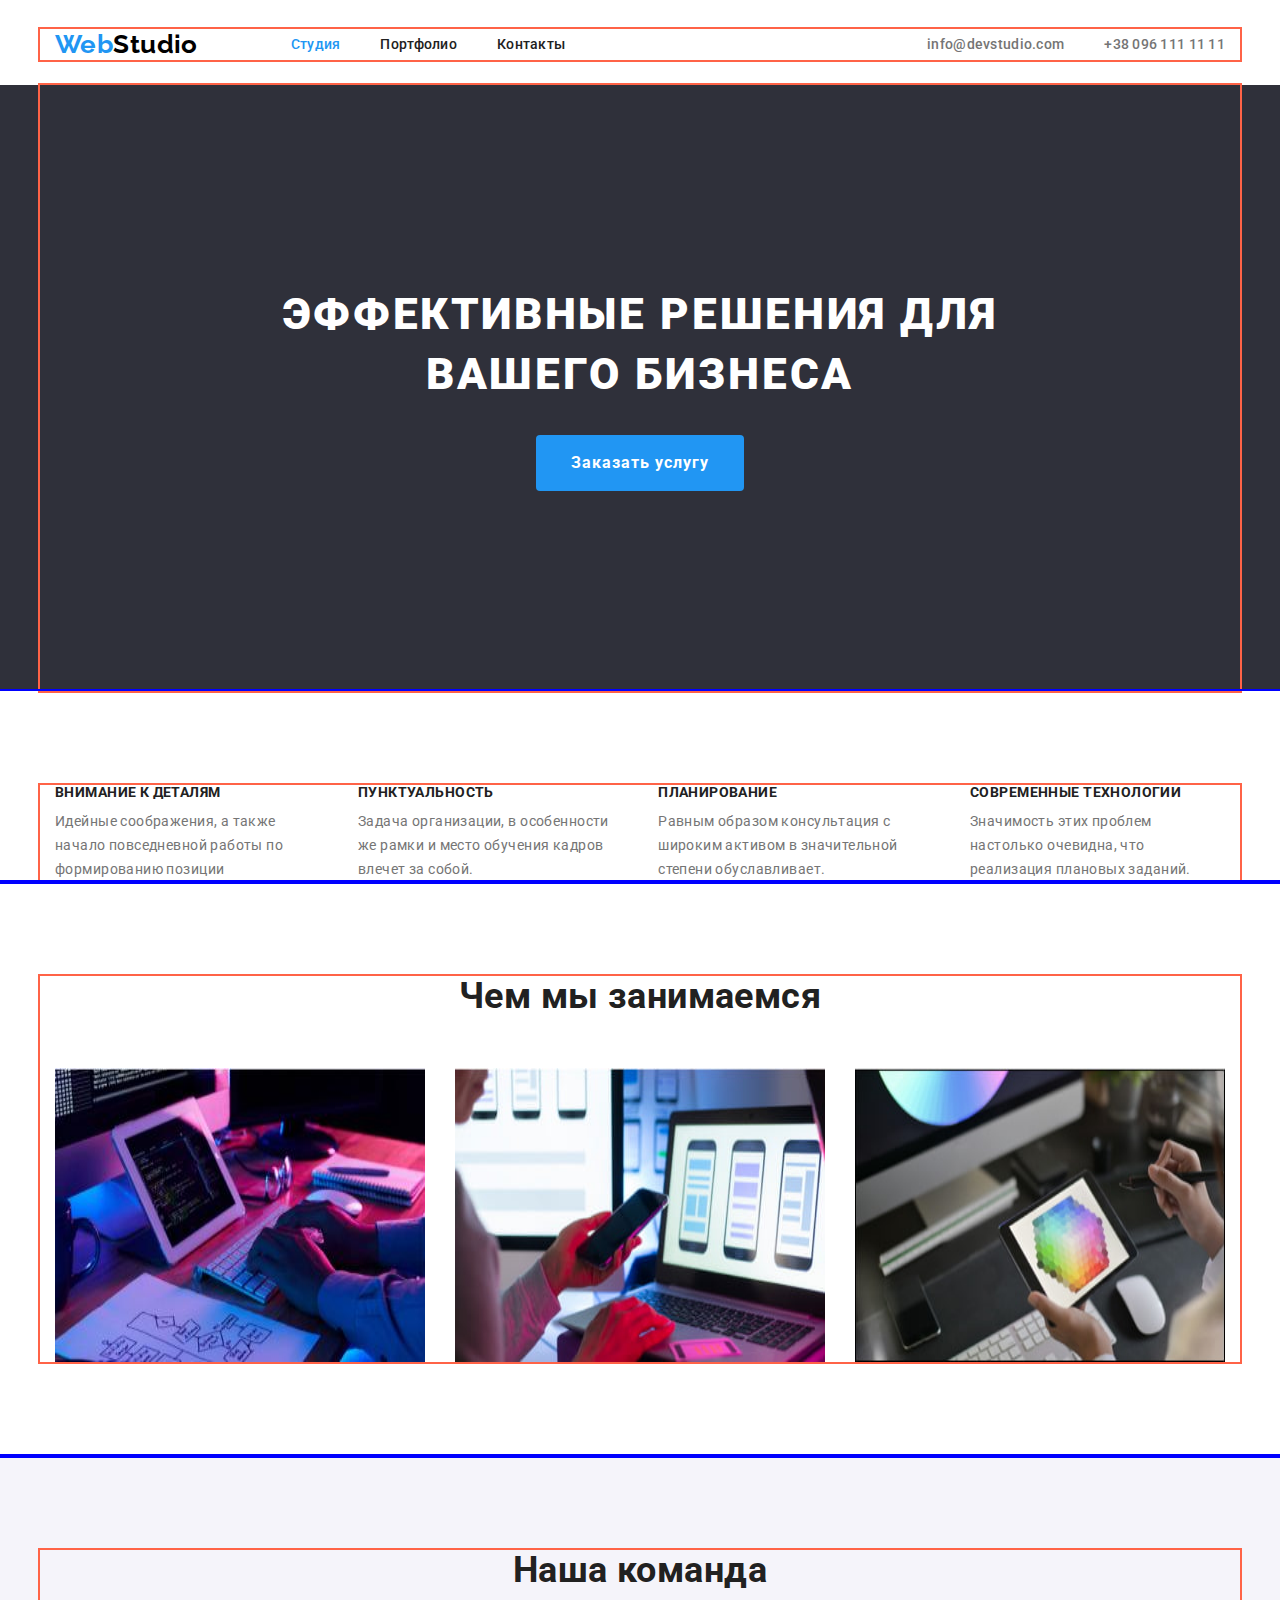
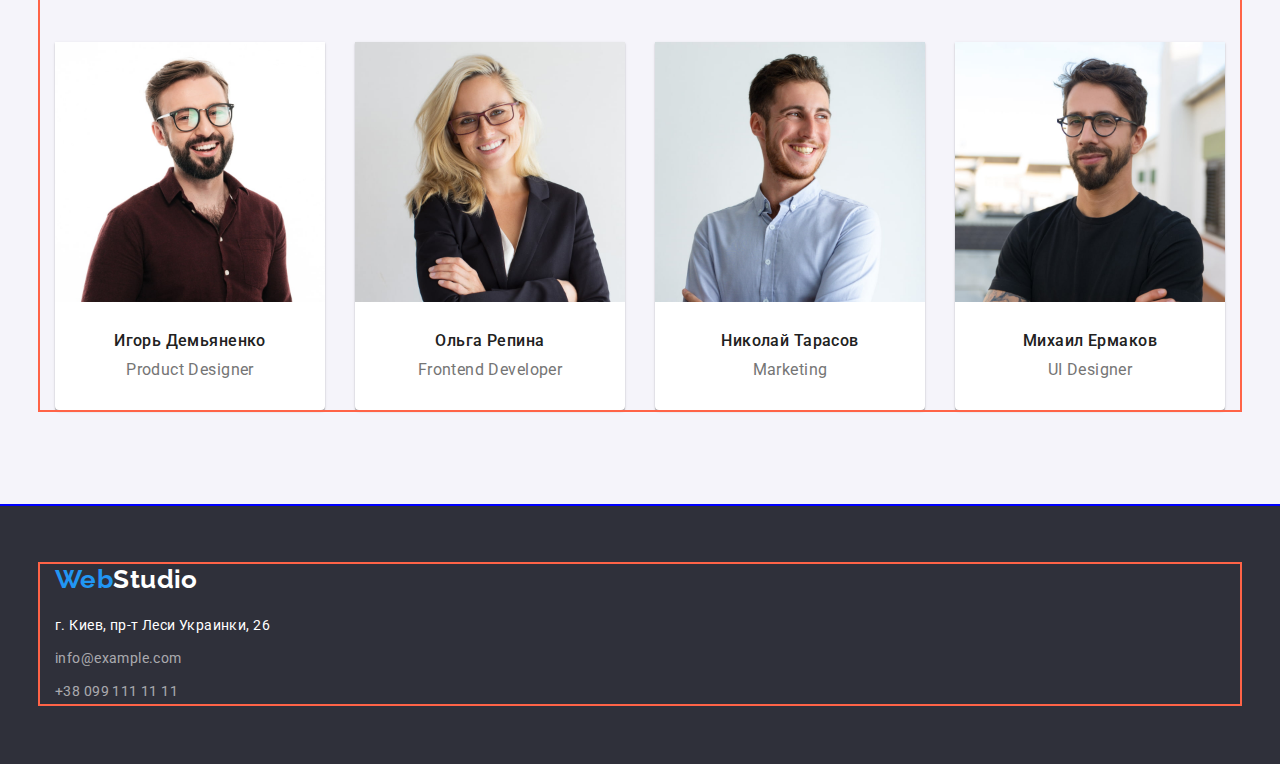
==== index.html @ 8327f3ad "add flex page1" ====
<!DOCTYPE html>
<html lang="ru">

<head>
    <meta charset="UTF-8">
    <meta http-equiv="X-UA-Compatible" content="IE=edge">
    <meta name="viewport" content="width=device-width, initial-scale=1.0">
    <title>Вебстудия</title>
    
    <link rel="preconnect" href="https://fonts.gstatic.com">
    <link href="https://fonts.googleapis.com/css2?family=Raleway:wght@700&family=Roboto:wght@400;500;700;900&display=swap" rel="stylesheet">
    <link rel="stylesheet" href="https://cdnjs.cloudflare.com/ajax/libs/modern-normalize/1.0.0/modern-normalize.min.css">
    <link rel="stylesheet" href="./css/style.css">
   
</head>

<body>

    <header class="header"> 
        <div class="container">
            <nav class="navigation">
                <a href="#" class="logo"><span class="logo-web">Web</span><span class="logo-studio">Studio</span></a>
                <ul class="list site-nav">
                    <li class="item"><a href="./index.html" class="nav-item current">Студия</a></li>
                    <li class="item"><a href="./portfolio.html" class="nav-item">Портфолио</a></li>
                    <li class="item"><a href="#" class="nav-item" current>Контакты</a></li>
                </ul> 
            </nav>
            <ul class="list auth-nav">
                <li class="item"><a href="mailto:info@devstudio.com" class="contacts-item">info@devstudio.com</a></li>
                <li class="item"><a href="tel:+380961111111" class="contacts-item">+38 096 111 11 11</a></li>
            </ul>
            
        </div>   
    </header>

    <main>   
        <!-- HERO -->
        <section class="main-section">
            <div class="container">
                <h1 class="main-title">Эффективные решения для вашего бизнеса</h1>
                <button type="button" class="btn btn-primary">Заказать услугу</button>
            </div>
            
        </section>
        <!-- /HERO -->

        <!-- FEATURES -->
        <section class="section no-padding">
            <div class="container">
                <h2 hidden>Особенности</h2>                
                <ul class="feature-list list">
                        <li class="item">
                            <h3 class="features-title">Внимание к деталям</h3>
                            <p class="features-text">Идейные соображения, а также начало повседневной работы по формированию позиции</p>
                        </li>
                        <li class="item">
                            <h3 class="features-title">Пунктуальность</h3>
                            <p class="features-text">Задача организации, в особенности же рамки и место обучения кадров влечет за собой.</p>
                        </li>
                        <li class="item">
                            <h3 class="features-title">Планирование</h3>
                            <p class="features-text">Равным образом консультация с широким активом в значительной степени обуславливает.</p>
                        </li>
                        <li class="item">
                            <h3 class="features-title">Современные технологии</h3>
                            <p class="features-text">Значимость этих проблем настолько очевидна, что реализация плановых заданий.</p>
                        </li>
                    </ul>
            </div>
        </section>
        <!-- /Features -->

        <!-- ABOUT -->
        <section class="section">
            <div class="container"> 
                <h2 class="section-title">Чем мы занимаемся</h2>
                <ul class="about-list list">                                          
                    <li><img class="about-img" src="./images/img-main/box1.jpg" alt="Работа на планшете с клавиатурой"></li>
                    <li><img class="about-img" src="./images/img-main/box2.jpg" alt="Разработка мобильных приложений"></li>
                    <li><img class="about-img" src="./images/img-main/box3.jpg" alt="Работа на графическом планшете"></li>
                </ul>
            </div>
        </section>
        <!-- /ABOUT -->

        <!-- TEAM -->
        <section class="section">
            <div class="container">
                <h2 class="section-title">Наша команда</h2>
                <ul class="team-list list">                                
                    <li class="item">
                        <img class="team-card-img" src="./images/img-main/1demianenko.jpg" alt="Product Designer">
                        <h3 class="team-card-title">Игорь Демьяненко</h3>
                        <p class="team-card-text">Product Designer</p>
                    </li>
                    <li class="item">
                        <img class="team-card-img" src="./images/img-main/2repina.jpg" alt="Frontend Developer">
                        <h3 class="team-card-title">Ольга Репина</h3>
                        <p class="team-card-text">Frontend Developer</p>
                    </li>
                    <li class="item">
                        <img class="team-card-img" src="./images/img-main/3tarasov.jpg" alt="Marketing">
                        <h3 class="team-card-title">Николай Тарасов</h3>
                        <p class="team-card-text">Marketing</p>
                    </li>
                    <li class="item">
                        <img class="team-card-img" src="./images/img-main/4ermakov.jpg" alt="UI Designer">
                        <h3 class="team-card-title">Михаил Ермаков</h3>
                        <p class="team-card-text">UI Designer</p>
                    </li>                    
                </ul>
            </div>
        </section>
        <!-- /TEAM -->
    </main>

    <footer class="footer">
        <div class="container">
            <a href="#" class="logo"><span class="logo-web">Web</span><span class="logo-studio-down">Studio</span></a>
            <address class="address">
                г. Киев, пр-т Леси Украинки, 26
                <ul class="list">
                    <li><a href="mailto:info@example.com" class="address-item">info@example.com</a></li>
                    <li><a href="tel:+380991111111" class="address-item">+38 099 111 11 11</a></li>
                </ul>
            </address>
        </div>
    </footer>

</body>

</html>
---- css/style.css ----
:root {
    --primary-text-color: #212121;
    --text-color-light: #757575;
    --accent-color: #2196f3;
    --text-color-white: #ffffff;
    --text-color-black: #000000;
    --text-color-footer-auth: rgba(255, 255, 255, 0.6);
    --bgc-color-secondary: #f5f4fa;
    --bgc-color: #2f303a;
}

html {
    box-sizing: border-box;
}

*,
*::before,
*::after {
    box-sizing: inherit;
}

body {
    background-color: var(--text-color-white);
    color: var(--primary-text-color);
    font-family: 'Roboto', sans-serif;
    font-style: normal;
    font-weight: 400;
    font-size: 14px;
    letter-spacing: 0.03em;
}

h1,
h2,
h3,
p {
    margin: 0;
    padding: 0;
}

.list {
    padding-inline: 0;

    margin: 0;
    padding: 0;
    list-style: none;
}

.container {
    margin-left: auto;
    margin-right: auto;
    width: 1200px;
    padding-left: 15px;
    padding-right: 15px;
    outline: 2px solid tomato;
}

.section {
    padding-top: 94px;
    padding-bottom: 94px;
    outline: 2px solid blue;
}

.section:nth-child(2n + 4) {
    background-color: var(--bgc-color-secondary);
}

/* logo */
.header .logo {
    margin-right: 93px;
}
.logo {
    font-family: 'Raleway', sans-serif;
    font-weight: 700;
    font-size: 26px;
    line-height: 1.19;
    text-decoration: none;
}

.logo-web {
    color: var(--accent-color);
}

.logo-studio {
    color: var(--text-color-black);
}

.logo-studio-down {
    color: var(--text-color-white);
}

/* /logo */

/* NAVIGATION */

.header {
    padding-top: 29px;
    padding-bottom: 25px;
}

.header .container {
    display: flex;
    align-items: center;
}

.navigation {
    display: flex;
    align-items: center;
}

.header .list {
    display: flex;
    align-items: center;
}

.auth-nav {
    display: flex;
    margin-left: auto;
}

/* .site-nav .item:not(:last-child),
.auth-nav .item:not(:last-child) {
    margin-right: 50px;
} */

.site-nav .item + .item,
.auth-nav .item + .item {
    margin-left: 40px;
}

.nav-item {
    text-decoration: none;
    color: var(--primary-text-color);

    font-weight: 500;
    line-height: 1.14;
    letter-spacing: 0.02em;
}

.nav-item.current {
    color: var(--accent-color);
}

.nav-item:hover,
.nav-item:focus {
    color: var(--accent-color);
}

.contacts-item {
    color: var(--text-color-light);

    font-weight: 500;
    font-size: 14px;
    line-height: 1.14;
    letter-spacing: 0.02em;
    text-decoration: none;
}

.contacts-item:hover,
.contacts-item:focus {
    color: var(--accent-color);
}

/* /NAVIGATION */

/* HERO */
.main-section {
    background-color: var(--bgc-color);
}
.main-section .container {
    padding: 200px 237px;
    text-align: center;
}

.main-title {
    margin-top: 0;
    margin-bottom: 30px;

    color: var(--text-color-white);

    text-transform: uppercase;
    font-weight: 900;
    font-size: 44px;
    line-height: 1.36;
    letter-spacing: 0.06em;
}

.btn {
    cursor: pointer;
    border-radius: 4px;
    border: 3px solid transparent;
}

.btn-primary {
    padding: 10px 32px;

    color: var(--text-color-white);
    background-color: var(--accent-color);

    font-weight: 700;
    font-size: 16px;
    line-height: 1.87;
    letter-spacing: 0.06em;
}

.btn-secondary {
    padding: 6px 22px;

    color: var(--primary-text-color);
    background-color: var(--bgc-color-secondary);

    font-weight: 500;
    font-size: 16px;
    line-height: 1.62;
}

.btn-secondary:hover,
.btn-secondary:focus {
    color: var(--text-color-white);
    background-color: var(--accent-color);
}

/* /HERO */

/* FEATURES */
.feature-list {
    display: flex;
}

.feature-list .item + .item {
    margin-left: 30px;
    display: block;
}

.section.no-padding {
    padding-bottom: 0;
}

.features-title {
    margin-bottom: 10px;

    font-size: inherit;
    font-weight: 700;
    line-height: 1.14;
    text-transform: uppercase;
}

.features-text {
    color: var(--text-color-light);
    line-height: 1.71;
}
/* /FEATURES */

/* ABOUT */
.about-list {
    display: flex;
    justify-content: space-between;
}

.section-title {
    margin-bottom: 50px;

    font-weight: 700;
    font-size: 36px;
    line-height: 1.16;
    text-align: center;
}

.about-img {
    display: block;
    width: 370px;
    height: 294px;
}
/* /ABOUT */

/* TEAM */
.team-list .item {
    display: block;
    background-color: var(--text-color-white);
    text-align: center;
    box-shadow: 0px 1px 3px rgba(0, 0, 0, 0.12), 0px 1px 1px rgba(0, 0, 0, 0.14),
        0px 2px 1px rgba(0, 0, 0, 0.2);
    border-radius: 0px 0px 4px 4px;
}

.team-list {
    display: flex;
    justify-content: space-between;
}

.team-card-title {
    margin-top: 30px;
    margin-bottom: 10px;

    color: var(--primary-text-color);

    font-weight: 500;
    font-size: 16px;
    line-height: 1.18;
}

.team-card-text {
    margin-bottom: 30px;

    color: var(--text-color-light);

    font-size: 16px;
    line-height: 1.18;
}

.team-card-img {
    display: block;
    width: 270px;
    height: 260px;
}
/* /TEAM */

/* FOOTER */
.footer {
    padding: 60px 0;
    background-color: var(--bgc-color);
}

.address {
    margin-top: 20px;

    font-style: normal;
    line-height: 1.71;
    color: var(--text-color-white);
}

.address-item {
    display: block;
    margin-top: 9px;
    text-decoration: none;
    color: var(--text-color-footer-auth);
}

.address-item:hover,
.address-item:focus {
    color: var(--accent-color);
}
/* FOOTER */

/* PAGE PORTFOLIO */

/* FILTERS */
.container .filters {
    display: flex;
    justify-content: center;
    margin-bottom: 50px;
}

.filters .item + .item {
    margin-left: 8px;
}

.btn-secondary {
    color: var(--primary-text-color);
    background-color: var(--bgc-color-secondary);

    font-weight: 500;
    font-size: 16px;
    line-height: 1.62;

    padding: 6px 22px;
    border-radius: 4px;
    border: none;
}

.btn-secondary:hover,
.btn-secondary:focus {
    color: var(--text-color-white);
    background-color: var(--accent-color);
}

/* /FILTERS */

/* PROJECTS */
.projects {
    display: flex;
    flex-wrap: wrap;
}

/* .projects .item + .item {
    margin-left: 30px;
} */

.prodject-title {
    color: var(--primary-text-color);
    font-weight: 700;

    font-size: 18px;
    line-height: 2;
    letter-spacing: 0.06em;
}

.prodject-text {
    color: var(--primary-text-color);

    font-size: 16px;
    line-height: 1.87;
    letter-spacing: 0.03em;
    color: var(--text-color-light);
}

.prodject-img {
    display: block;
    width: 370px;
}

/* PROJECTS */
/* /PORTFOLIO */
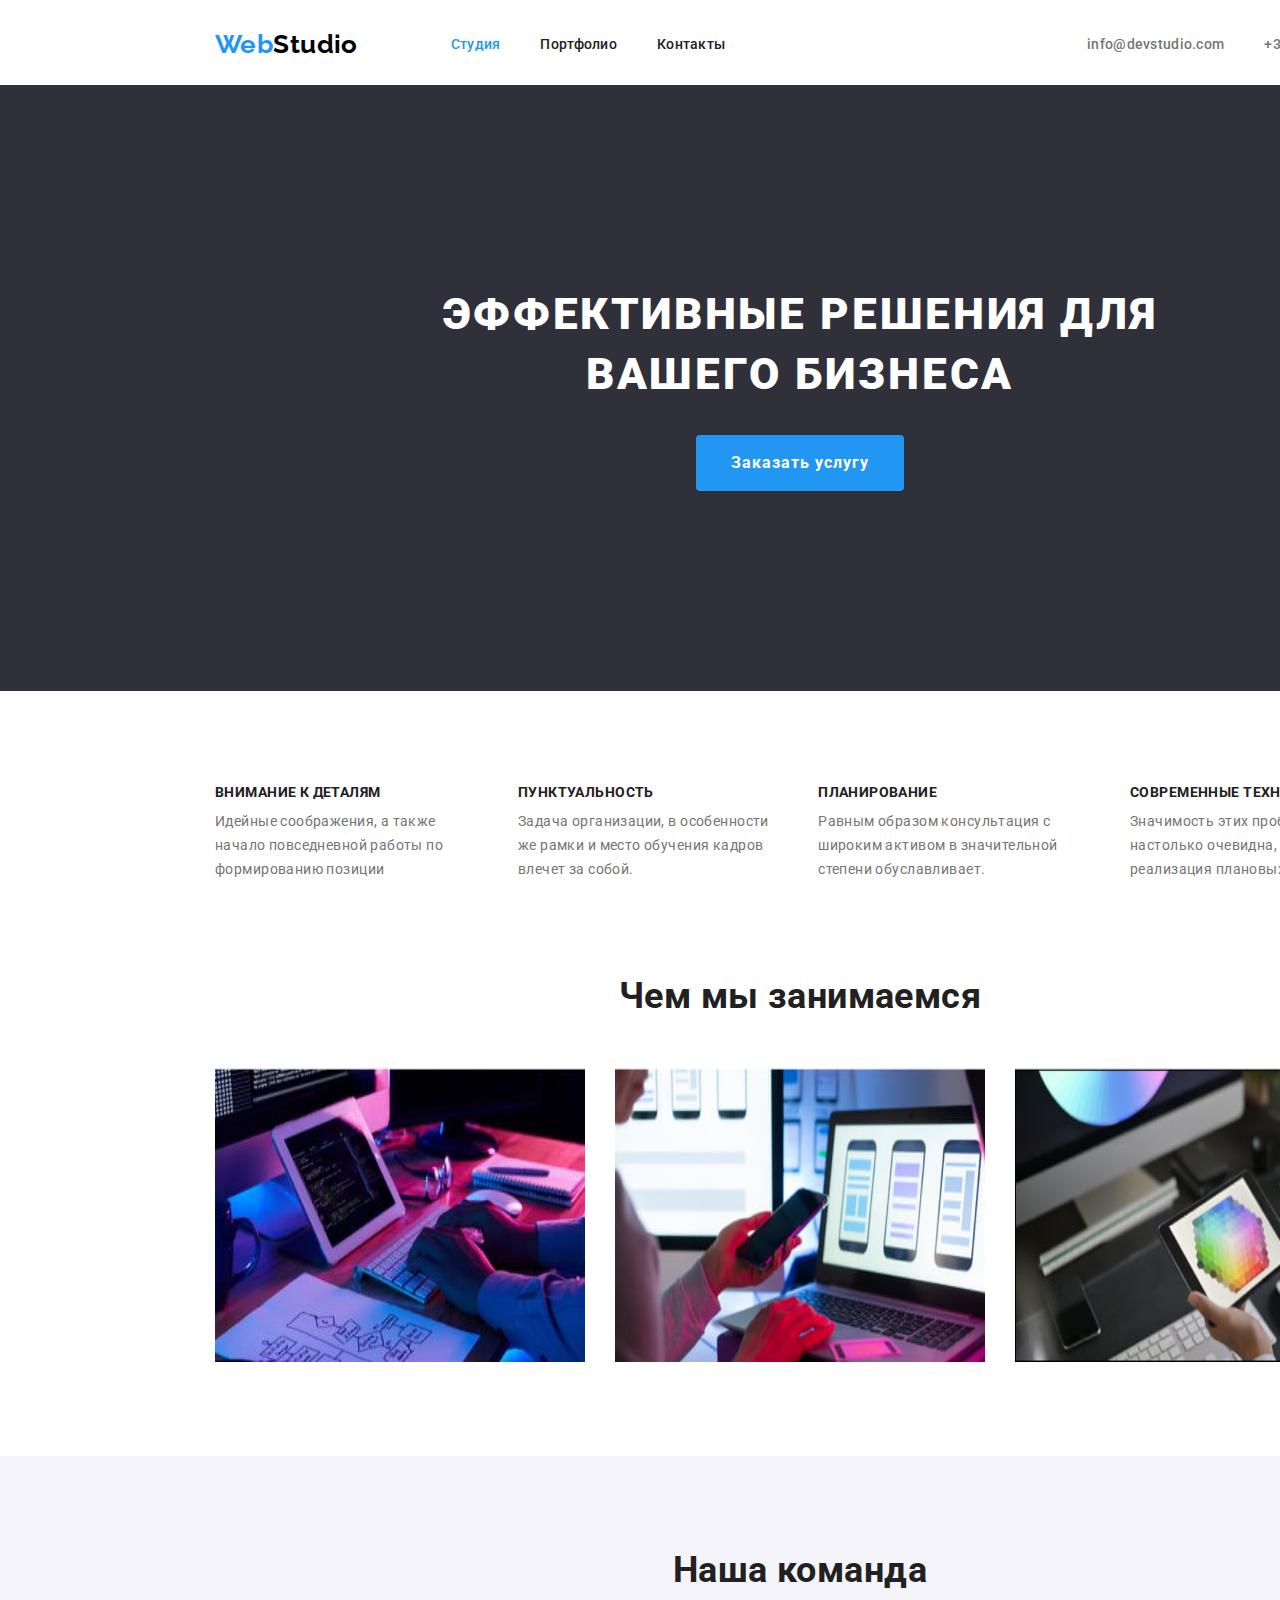
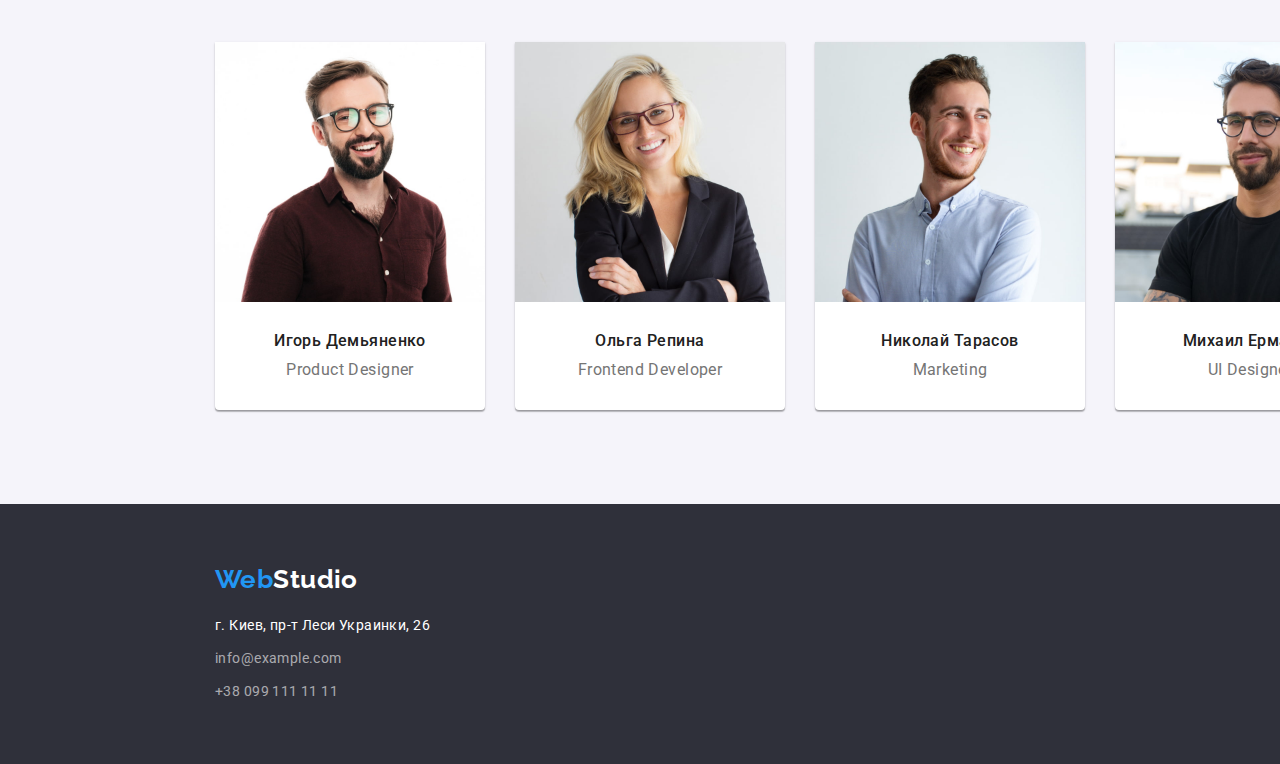
==== commit 8da024b4: "add flex page2" ====
--- a/index.html
+++ b/index.html
@@ -23,7 +23,7 @@
                 <ul class="list site-nav">
                     <li class="item"><a href="./index.html" class="nav-item current">Студия</a></li>
                     <li class="item"><a href="./portfolio.html" class="nav-item">Портфолио</a></li>
-                    <li class="item"><a href="#" class="nav-item" current>Контакты</a></li>
+                    <li class="item"><a href="#" class="nav-item">Контакты</a></li>
                 </ul> 
             </nav>
             <ul class="list auth-nav">
--- a/css/style.css
+++ b/css/style.css
@@ -7,6 +7,7 @@
     --text-color-footer-auth: rgba(255, 255, 255, 0.6);
     --bgc-color-secondary: #f5f4fa;
     --bgc-color: #2f303a;
+    --border-color: #eeeeee;
 }
 
 html {
@@ -27,6 +28,7 @@
     font-weight: 400;
     font-size: 14px;
     letter-spacing: 0.03em;
+    width: 1600px;
 }
 
 h1,
@@ -39,7 +41,6 @@
 
 .list {
     padding-inline: 0;
-
     margin: 0;
     padding: 0;
     list-style: none;
@@ -51,13 +52,11 @@
     width: 1200px;
     padding-left: 15px;
     padding-right: 15px;
-    outline: 2px solid tomato;
 }
 
 .section {
     padding-top: 94px;
     padding-bottom: 94px;
-    outline: 2px solid blue;
 }
 
 .section:nth-child(2n + 4) {
@@ -68,6 +67,7 @@
 .header .logo {
     margin-right: 93px;
 }
+
 .logo {
     font-family: 'Raleway', sans-serif;
     font-weight: 700;
@@ -87,14 +87,15 @@
 .logo-studio-down {
     color: var(--text-color-white);
 }
-
 /* /logo */
 
 /* NAVIGATION */
-
 .header {
     padding-top: 29px;
     padding-bottom: 25px;
+}
+.line {
+    border: 1px solid #ececec;
 }
 
 .header .container {
@@ -130,7 +131,6 @@
 .nav-item {
     text-decoration: none;
     color: var(--primary-text-color);
-
     font-weight: 500;
     line-height: 1.14;
     letter-spacing: 0.02em;
@@ -159,13 +159,13 @@
 .contacts-item:focus {
     color: var(--accent-color);
 }
-
 /* /NAVIGATION */
 
 /* HERO */
 .main-section {
     background-color: var(--bgc-color);
 }
+
 .main-section .container {
     padding: 200px 237px;
     text-align: center;
@@ -190,6 +190,10 @@
     border: 3px solid transparent;
 }
 
+.btn:active {
+    border-bottom-color: none;
+}
+
 .btn-primary {
     padding: 10px 32px;
 
@@ -218,7 +222,6 @@
     color: var(--text-color-white);
     background-color: var(--accent-color);
 }
-
 /* /HERO */
 
 /* FEATURES */
@@ -372,7 +375,6 @@
     color: var(--text-color-white);
     background-color: var(--accent-color);
 }
-
 /* /FILTERS */
 
 /* PROJECTS */
@@ -381,11 +383,9 @@
     flex-wrap: wrap;
 }
 
-/* .projects .item + .item {
-    margin-left: 30px;
-} */
-
 .prodject-title {
+    margin-bottom: 4px;
+
     color: var(--primary-text-color);
     font-weight: 700;
 
@@ -395,8 +395,6 @@
 }
 
 .prodject-text {
-    color: var(--primary-text-color);
-
     font-size: 16px;
     line-height: 1.87;
     letter-spacing: 0.03em;
@@ -406,7 +404,29 @@
 .prodject-img {
     display: block;
     width: 370px;
-}
-
-/* PROJECTS */
-/* /PORTFOLIO */
+    border: 1px solid var(--border-color);
+}
+
+.projects .item + .item {
+    margin-left: 30px;
+}
+
+.projects .item:nth-child(3n + 4) {
+    margin-left: 0;
+}
+
+.projects .item:nth-last-child(-n + 3) {
+    margin-bottom: 0;
+}
+
+.prodject-dscr {
+    border: 1px solid var(--border-color);
+    padding: 20px 24px;
+}
+
+.projects .item {
+    margin-bottom: 30px;
+}
+
+/* /PROJECTS */
+/* /PORTFOLIO */ ;
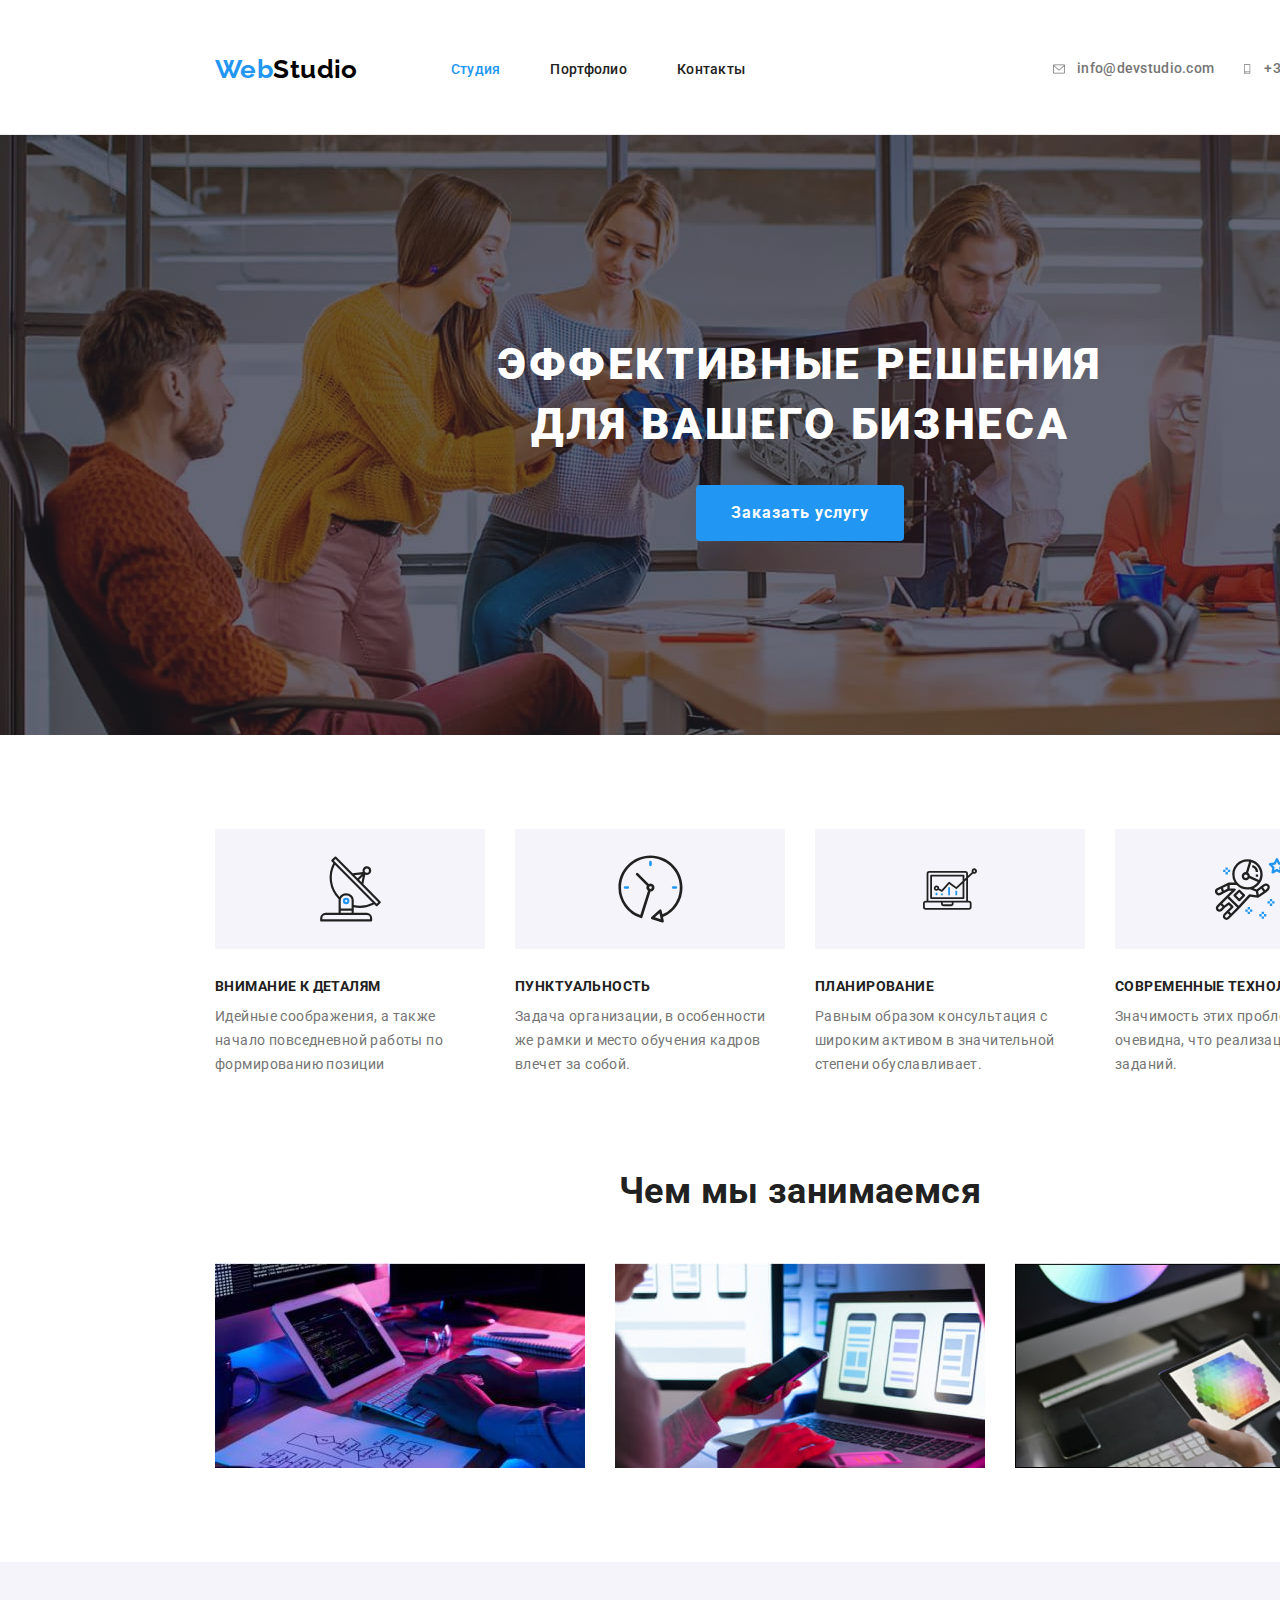
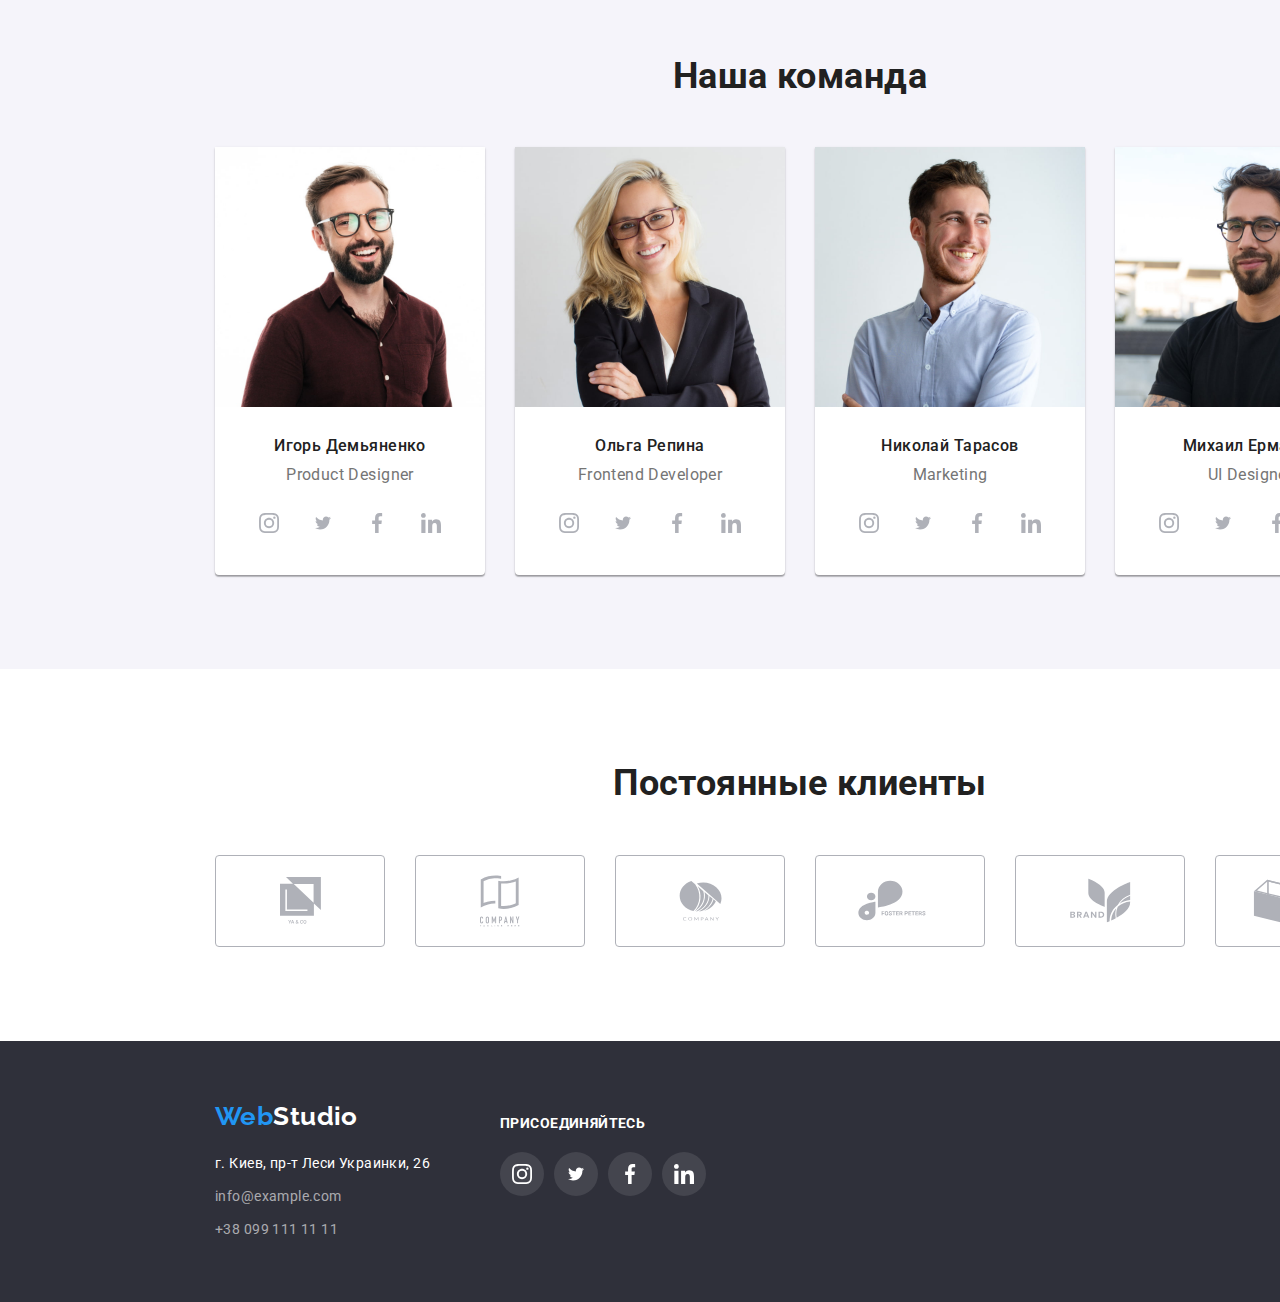
==== commit 9ec5f0bd: "hw4 if not 3" ====
--- a/index.html
+++ b/index.html
@@ -11,7 +11,7 @@
     <link href="https://fonts.googleapis.com/css2?family=Raleway:wght@700&family=Roboto:wght@400;500;700;900&display=swap" rel="stylesheet">
     <link rel="stylesheet" href="https://cdnjs.cloudflare.com/ajax/libs/modern-normalize/1.0.0/modern-normalize.min.css">
     <link rel="stylesheet" href="./css/style.css">
-   
+       
 </head>
 
 <body>
@@ -27,8 +27,22 @@
                 </ul> 
             </nav>
             <ul class="list auth-nav">
-                <li class="item"><a href="mailto:info@devstudio.com" class="contacts-item">info@devstudio.com</a></li>
-                <li class="item"><a href="tel:+380961111111" class="contacts-item">+38 096 111 11 11</a></li>
+                <li class="item">
+                    <a class="contacts-item" href="mailto:info@devstudio.com">
+                        <svg class="contact-icon"  width="16" height="12">
+                            <use href="./images/sprite.svg#icon-envelope"></use>
+                        </svg>
+                    info@devstudio.com
+                    </a>
+                </li>
+                <li class="item">
+                    <a class="contacts-item" href="tel:+380961111111">
+                        <svg class="contact-icon" width="10" height="16">
+                            <use href="./images/sprite.svg#icon-smartphone"></use>
+                        </svg>
+                    +38 096 111 11 11
+                    </a>
+                </li>
             </ul>
             
         </div>   
@@ -38,7 +52,9 @@
         <!-- HERO -->
         <section class="main-section">
             <div class="container">
-                <h1 class="main-title">Эффективные решения для вашего бизнеса</h1>
+                <div class="box-main-title">
+                    <h1 class="main-title">Эффективные решения для вашего бизнеса</h1>
+                </div>
                 <button type="button" class="btn btn-primary">Заказать услугу</button>
             </div>
             
@@ -51,19 +67,39 @@
                 <h2 hidden>Особенности</h2>                
                 <ul class="feature-list list">
                         <li class="item">
+                            <div class="feature-box">
+                                <svg width="65" height="70">
+                                    <use href="./images/sprite.svg#icon-antenna"></use>
+                                </svg>
+                            </div>
                             <h3 class="features-title">Внимание к деталям</h3>
                             <p class="features-text">Идейные соображения, а также начало повседневной работы по формированию позиции</p>
                         </li>
                         <li class="item">
-                            <h3 class="features-title">Пунктуальность</h3>
+                            <div class="feature-box">
+                                <svg width="67" height="70">
+                                    <use href="./images/sprite.svg#icon-clock"></use>
+                                </svg>
+                            </div>
+                            <h3 class="features-title clock">Пунктуальность</h3>
                             <p class="features-text">Задача организации, в особенности же рамки и место обучения кадров влечет за собой.</p>
                         </li>
                         <li class="item">
-                            <h3 class="features-title">Планирование</h3>
+                            <div class="feature-box">
+                                <svg width="70" height="54">
+                                    <use href="./images/sprite.svg#icon-diagram"></use>
+                                </svg>
+                            </div>
+                            <h3 class="features-title diagram">Планирование</h3>
                             <p class="features-text">Равным образом консультация с широким активом в значительной степени обуславливает.</p>
                         </li>
                         <li class="item">
-                            <h3 class="features-title">Современные технологии</h3>
+                            <div class="feature-box">
+                                <svg width="70" height="70">
+                                    <use href="./images/sprite.svg#icon-astronaut"></use>
+                                </svg>
+                            </div>
+                            <h3 class="features-title astronaut">Современные технологии</h3>
                             <p class="features-text">Значимость этих проблем настолько очевидна, что реализация плановых заданий.</p>
                         </li>
                     </ul>
@@ -76,9 +112,9 @@
             <div class="container"> 
                 <h2 class="section-title">Чем мы занимаемся</h2>
                 <ul class="about-list list">                                          
-                    <li><img class="about-img" src="./images/img-main/box1.jpg" alt="Работа на планшете с клавиатурой"></li>
-                    <li><img class="about-img" src="./images/img-main/box2.jpg" alt="Разработка мобильных приложений"></li>
-                    <li><img class="about-img" src="./images/img-main/box3.jpg" alt="Работа на графическом планшете"></li>
+                    <li><img class="about-img" src="./images/img-main/box1.jpg" alt="Работа на планшете с клавиатурой" width="370"></li>
+                    <li><img class="about-img" src="./images/img-main/box2.jpg" alt="Разработка мобильных приложений" width="370"></li>
+                    <li><img class="about-img" src="./images/img-main/box3.jpg" alt="Работа на графическом планшете" width="370"></li>
                 </ul>
             </div>
         </section>
@@ -90,42 +126,258 @@
                 <h2 class="section-title">Наша команда</h2>
                 <ul class="team-list list">                                
                     <li class="item">
-                        <img class="team-card-img" src="./images/img-main/1demianenko.jpg" alt="Product Designer">
-                        <h3 class="team-card-title">Игорь Демьяненко</h3>
-                        <p class="team-card-text">Product Designer</p>
+                        <img class="team-card-img" src="./images/img-main/1demianenko.jpg" alt="Product Designer" width="270">
+                        <div class="team-dscr">
+                            <h3 class="team-card-title">Игорь Демьяненко</h3>
+                            <p class="team-card-text">Product Designer</p>
+                            <ul class="social-list list">
+                                <li class="social-item">
+                                    <a class="social-link" href="" aria-label="Иконка Инстаграм">
+                                        <svg class="social-icon" width="20" height="20">
+                                            <use href="./images/sprite.svg#icon-instagram"></use>
+                                        </svg>
+                                    </a>
+                                </li>
+                                <li class="social-item">
+                                    <a class="social-link" href="" aria-label="Иконка Твиттер">
+                                        <svg class="social-icon" width="20" height="16">
+                                            <use href="./images/sprite.svg#icon-twitter"></use>
+                                        </svg>
+                                    </a></li>
+                                <li class="social-item">
+                                    <a class="social-link" href="" aria-label="Иконка Фэйсбук">
+                                        <svg class="social-icon" width="20" height="20">
+                                            <use href="./images/sprite.svg#icon-facebook"></use>
+                                        </svg>
+                                    </a>
+                                </li>
+                                <li class="social-item">
+                                    <a class="social-link" href="" aria-label="Иконка Линкедин">
+                                        <svg class="social-icon" width="20" height="20">
+                                            <use href="./images/sprite.svg#icon-linkedin"></use>
+                                        </svg>
+                                    </a>
+                                </li>
+                            </ul>
+                        </div>                   
                     </li>
                     <li class="item">
-                        <img class="team-card-img" src="./images/img-main/2repina.jpg" alt="Frontend Developer">
-                        <h3 class="team-card-title">Ольга Репина</h3>
-                        <p class="team-card-text">Frontend Developer</p>
+                        <img class="team-card-img" src="./images/img-main/2repina.jpg" alt="Frontend Developer" width="270">
+                        <div class="team-dscr">
+                            <h3 class="team-card-title">Ольга Репина</h3>
+                            <p class="team-card-text">Frontend Developer</p>
+                            <ul class="social-list list">
+                                <li class="social-item">
+                                    <a class="social-link" href="" aria-label="Иконка Инстаграм">
+                                        <svg class="social-icon" width="20" height="20">
+                                            <use href="./images/sprite.svg#icon-instagram"></use>
+                                        </svg>
+                                    </a>
+                                </li>
+                                <li class="social-item">
+                                    <a class="social-link" href="" aria-label="Иконка Твиттер">
+                                        <svg class="social-icon" width="20" height="16">
+                                            <use href="./images/sprite.svg#icon-twitter"></use>
+                                        </svg>
+                                    </a>
+                                </li>
+                                <li class="social-item">
+                                    <a class="social-link" href="" aria-label="Иконка Фэйсбук">
+                                        <svg class="social-icon" width="20" height="20">
+                                            <use href="./images/sprite.svg#icon-facebook"></use>
+                                        </svg>
+                                    </a>
+                                </li>
+                                <li class="social-item">
+                                    <a class="social-link" href="" aria-label="Иконка Линкедин">
+                                        <svg class="social-icon" width="20" height="20">
+                                            <use href="./images/sprite.svg#icon-linkedin"></use>
+                                        </svg>
+                                    </a>
+                                </li>
+                            </ul>
+                        </div>                   
                     </li>
                     <li class="item">
-                        <img class="team-card-img" src="./images/img-main/3tarasov.jpg" alt="Marketing">
-                        <h3 class="team-card-title">Николай Тарасов</h3>
-                        <p class="team-card-text">Marketing</p>
+                        <img class="team-card-img" src="./images/img-main/3tarasov.jpg" alt="Marketing" width="270">
+                        <div class="team-dscr">
+                            <h3 class="team-card-title">Николай Тарасов</h3>
+                            <p class="team-card-text">Marketing</p>
+                            <ul class="social-list list">
+                                <li class="social-item">
+                                    <a class="social-link" href="" aria-label="Иконка Инстаграм">
+                                        <svg class="social-icon" width="20" height="20">
+                                            <use href="./images/sprite.svg#icon-instagram"></use>
+                                        </svg>
+                                    </a>
+                                </li>
+                                <li class="social-item">
+                                    <a class="social-link" href="" aria-label="Иконка Твиттер">
+                                        <svg class="social-icon" width="20" height="16">
+                                            <use href="./images/sprite.svg#icon-twitter"></use>
+                                        </svg>
+                                    </a>
+                                </li>
+                                <li class="social-item">
+                                    <a class="social-link" href="" aria-label="Иконка Фэйсбук">
+                                        <svg class="social-icon" width="20" height="20">
+                                            <use href="./images/sprite.svg#icon-facebook"></use>
+                                        </svg>
+                                    </a>
+                                </li>
+                                <li class="social-item">
+                                    <a class="social-link" href="" aria-label="Иконка Линкедин">
+                                        <svg class="social-icon" width="20" height="20">
+                                            <use href="./images/sprite.svg#icon-linkedin"></use>
+                                        </svg>
+                                    </a>
+                                </li>
+                            </ul>
+                        </div>                   
                     </li>
                     <li class="item">
-                        <img class="team-card-img" src="./images/img-main/4ermakov.jpg" alt="UI Designer">
-                        <h3 class="team-card-title">Михаил Ермаков</h3>
-                        <p class="team-card-text">UI Designer</p>
-                    </li>                    
+                        <img class="team-card-img" src="./images/img-main/4ermakov.jpg" alt="UI Designer" width="270">
+                        <div class="team-dscr">
+                            <h3 class="team-card-title">Михаил Ермаков</h3>
+                            <p class="team-card-text">UI Designer</p>
+                            <ul class="social-list list">
+                                <li class="social-item">
+                                    <a class="social-link" href="" aria-label="Иконка Инстаграм">
+                                        <svg class="social-icon" width="20" height="20">
+                                            <use href="./images/sprite.svg#icon-instagram"></use>
+                                        </svg>
+                                    </a>
+                                </li>
+                                <li class="social-item">
+                                    <a class="social-link" href="" aria-label="Иконка Твиттер">
+                                        <svg class="social-icon" width="20" height="16">
+                                            <use href="./images/sprite.svg#icon-twitter"></use>
+                                        </svg>
+                                    </a>
+                                </li>
+                                <li class="social-item">
+                                    <a class="social-link" href="" aria-label="Иконка Фэйсбук">
+                                        <svg class="social-icon" width="20" height="20">
+                                            <use href="./images/sprite.svg#icon-facebook"></use>
+                                        </svg>
+                                    </a>
+                                </li>
+                                <li class="social-item">
+                                    <a class="social-link" href="" aria-label="Иконка Линкедин">
+                                        <svg class="social-icon" width="20" height="20">
+                                            <use href="./images/sprite.svg#icon-linkedin"></use>
+                                        </svg>
+                                    </a>
+                                </li>
+                            </ul>
+                        </div>
+                    </li>               
+
                 </ul>
             </div>
         </section>
         <!-- /TEAM -->
+
+        <!-- CLIENTS -->
+        <section class="section">
+            <h2 class="section-title">Постоянные клиенты</h2>
+            <ul class="clients-list list">
+                <li>
+                    <div class="client-box 1">
+                        <svg class="client-icon" width="41" height="47">
+                            <use href="./images/sprite.svg#icon-client1"></use>
+                        </svg>
+                    </div>
+                </li>
+                <li>
+                    <div class="client-box 2">
+                        <svg class="client-icon" width="40" height="52">
+                            <use href="./images/sprite.svg#icon-client2"></use>
+                        </svg>
+                    </div>
+                </li>
+                <li>
+                    <div class="client-box 3">
+                        <svg class="client-icon" width="43" height="41">
+                            <use href="./images/sprite.svg#icon-client3"></use>
+                        </svg>
+                    </div>
+                </li>
+                <li>
+                    <div class="client-box 4">
+                        <svg class="client-icon" width="84" height="41">
+                            <use href="./images/sprite.svg#icon-client4"></use>
+                        </svg>
+                    </div>
+                </li>
+                <li>
+                    <div class="client-box 5">
+                        <svg class="client-icon" width="63" height="45">
+                            <use href="./images/sprite.svg#icon-client5"></use>
+                        </svg>
+                    </div>
+                </li>
+                <li>
+                    <div class="client-box 6">
+                        <svg class="client-icon" width="94" height="44">
+                            <use href="./images/sprite.svg#icon-client6"></use>
+                        </svg> 
+                    </div>
+                </li>
+            </ul>
+        </section>
+        <!-- /CLIENTS -->
     </main>
 
     <footer class="footer">
-        <div class="container">
-            <a href="#" class="logo"><span class="logo-web">Web</span><span class="logo-studio-down">Studio</span></a>
-            <address class="address">
-                г. Киев, пр-т Леси Украинки, 26
-                <ul class="list">
-                    <li><a href="mailto:info@example.com" class="address-item">info@example.com</a></li>
-                    <li><a href="tel:+380991111111" class="address-item">+38 099 111 11 11</a></li>
+        <div class="container footer-box">
+            <div class="auth-footer">
+                <a href="#" class="logo"><span class="logo-web">Web</span><span class="logo-studio-down">Studio</span></a>
+                <address class="address">
+                    г. Киев, пр-т Леси Украинки, 26
+                    <ul class="list">
+                        <li class="item"><a href="mailto:info@example.com" class="address-item">info@example.com</a></li>
+                        <li class="item"><a href="tel:+380991111111" class="address-item">+38 099 111 11 11</a></li>
+                    </ul>
+                </address>
+            </div>
+            <div class="social-footer">
+                <p class="social-title">Присоединяйтесь</p>
+                <ul class="social-list-footer list">
+                    <li class="social-item">
+                        <a class="social-link social-link-footer" href="" aria-label="Иконка Инстаграм">
+                            <svg class="social-icon-footer" width="20" height="20">
+                                <use href="./images/sprite.svg#icon-instagram"></use>
+                            </svg>
+                        </a>
+                    </li>
+                    <li class="social-item">
+                        <a class="social-link social-link-footer" href="" aria-label="Иконка Твиттер">
+                            <svg class="social-icon-footer" width="20" height="16">
+                                <use href="./images/sprite.svg#icon-twitter"></use>
+                            </svg>
+                        </a>
+                    </li>
+                    <li class="social-item">
+                        <a class="social-link social-link-footer" href="" aria-label="Иконка Фэйсбук">
+                            <svg class="social-icon-footer" width="20" height="20">
+                                <use href="./images/sprite.svg#icon-facebook"></use>
+                            </svg>
+                        </a>
+                    </li>
+                    <li class="social-item">
+                        <a class="social-link social-link-footer" href="" aria-label="Иконка Линкедин">
+                            <svg class="social-icon-footer" width="20" height="20">
+                                <use href="./images/sprite.svg#icon-linkedin"></use>
+                            </svg>
+                        </a>
+                    </li>
                 </ul>
-            </address>
+            
+            </div>
+            
         </div>
+        
     </footer>
 
 </body>
--- a/css/style.css
+++ b/css/style.css
@@ -8,6 +8,8 @@
     --bgc-color-secondary: #f5f4fa;
     --bgc-color: #2f303a;
     --border-color: #eeeeee;
+    --bgc-img: rgba(47, 48, 58, 0.4);
+    --icon-color: #afb1b8;
 }
 
 html {
@@ -93,9 +95,7 @@
 .header {
     padding-top: 29px;
     padding-bottom: 25px;
-}
-.line {
-    border: 1px solid #ececec;
+    border-bottom: 1px solid #ececec;
 }
 
 .header .container {
@@ -123,12 +123,17 @@
     margin-right: 50px;
 } */
 
-.site-nav .item + .item,
+.site-nav .item + .item {
+    margin-left: 50px;
+}
+
 .auth-nav .item + .item {
-    margin-left: 40px;
+    margin-left: 30px;
 }
 
 .nav-item {
+    padding: 32px 0;
+
     text-decoration: none;
     color: var(--primary-text-color);
     font-weight: 500;
@@ -146,8 +151,11 @@
 }
 
 .contacts-item {
+    display: inline-flex;
+    align-items: center;
+    background-size: contain;
+    padding: 32px 0;
     color: var(--text-color-light);
-
     font-weight: 500;
     font-size: 14px;
     line-height: 1.14;
@@ -155,26 +163,45 @@
     text-decoration: none;
 }
 
+.contact-icon {
+    margin-right: 10px;
+    fill: var(--text-color-light);
+    background-size: contain;
+}
+
 .contacts-item:hover,
 .contacts-item:focus {
     color: var(--accent-color);
 }
+
+.contacts-item:hover .contact-icon,
+.contacts-item:focus .contact-icon {
+    fill: var(--accent-color);
+}
+
 /* /NAVIGATION */
 
 /* HERO */
 .main-section {
+    max-width: 1600px;
+    height: 600px;
+    background-size: cover;
+    background-position: center;
+    background-image: linear-gradient(
+            rgba(47, 48, 58, 0.4),
+            rgba(47, 48, 58, 0.4)
+        ),
+        url(../images/img-main/bg-hero.jpg);
     background-color: var(--bgc-color);
+    background-repeat: no-repeat;
 }
 
 .main-section .container {
-    padding: 200px 237px;
+    padding: 200px 0;
     text-align: center;
 }
 
 .main-title {
-    margin-top: 0;
-    margin-bottom: 30px;
-
     color: var(--text-color-white);
 
     text-transform: uppercase;
@@ -184,16 +211,17 @@
     letter-spacing: 0.06em;
 }
 
+.box-main-title {
+    width: 696px;
+    margin: 0 auto 30px auto;
+}
+
 .btn {
     cursor: pointer;
     border-radius: 4px;
     border: 3px solid transparent;
 }
 
-.btn:active {
-    border-bottom-color: none;
-}
-
 .btn-primary {
     padding: 10px 32px;
 
@@ -215,6 +243,7 @@
     font-weight: 500;
     font-size: 16px;
     line-height: 1.62;
+    letter-spacing: 0.03em;
 }
 
 .btn-secondary:hover,
@@ -229,6 +258,10 @@
     display: flex;
 }
 
+.feature-list .item {
+    width: 270px;
+}
+
 .feature-list .item + .item {
     margin-left: 30px;
     display: block;
@@ -251,6 +284,49 @@
     color: var(--text-color-light);
     line-height: 1.71;
 }
+
+.feature-box {
+    display: flex;
+    align-items: center;
+    justify-content: center;
+    margin-bottom: 30px;
+    width: 270px;
+    height: 120px;
+    background-color: var(--bgc-color-secondary);
+}
+
+/* .antenna::before {
+    content: '';
+    background-image: url(../images/icon/antenna.svg);
+}
+
+.clock::before {
+    content: '';
+    background-image: url(../images/icon/clock.svg);
+}
+
+.diagram::before {
+    content: '';
+    background-image: url(../images/icon/diagram.svg);
+}
+
+.astronaut::before {
+    content: '';
+    background-image: url(../images/icon/astronaut.svg);
+}
+
+.features-title::before {
+    content: '';
+
+    background-repeat: no-repeat;
+    background-position: center;
+
+    margin-bottom: 30px;
+    display: block;
+    width: 270px;
+    height: 120px;
+    background-color: var(--bgc-color-secondary);
+} */
 /* /FEATURES */
 
 /* ABOUT */
@@ -270,8 +346,6 @@
 
 .about-img {
     display: block;
-    width: 370px;
-    height: 294px;
 }
 /* /ABOUT */
 
@@ -290,8 +364,13 @@
     justify-content: space-between;
 }
 
+.team-dscr {
+    padding-top: 30px;
+    padding-bottom: 30px;
+    width: 270px;
+}
+
 .team-card-title {
-    margin-top: 30px;
     margin-bottom: 10px;
 
     color: var(--primary-text-color);
@@ -302,27 +381,94 @@
 }
 
 .team-card-text {
-    margin-bottom: 30px;
-
     color: var(--text-color-light);
 
     font-size: 16px;
     line-height: 1.18;
+
+    margin-bottom: 16px;
 }
 
 .team-card-img {
     display: block;
-    width: 270px;
-    height: 260px;
-}
+}
+
+.social-list {
+    display: flex;
+    justify-content: space-between;
+    margin: 0;
+    padding-left: 32px;
+    padding-right: 32px;
+}
+
+.social-link {
+    display: flex;
+    justify-content: center;
+    align-items: center;
+    width: 44px;
+    height: 44px;
+    border-radius: 50%;
+    cursor: pointer;
+}
+
+.social-link:hover {
+    background-color: var(--accent-color);
+}
+
+.social-link:hover .social-icon {
+    fill: var(--text-color-white);
+}
+
+.social-icon {
+    fill: var(--icon-color);
+}
+
+/* .social-item:not(:last-child) {
+    margin-right: 10px;
+} */
+
 /* /TEAM */
+
+/* CLIENTS */
+.clients-list {
+    display: inline-flex;
+    padding: 0 215px;
+}
+.client-box {
+    display: flex;
+    align-items: center;
+    justify-content: center;
+    width: 170px;
+    height: 92px;
+    border: 1px solid var(--icon-color);
+    border-radius: 4px;
+}
+.clients-list li + li {
+    margin-left: 30px;
+}
+
+.client-icon {
+    fill: #afb1b8;
+}
+
+.client-box:hover {
+    border: 1px solid var(--accent-color);
+}
+.client-box:hover .client-icon {
+    fill: var(--accent-color);
+}
+
+/* /CLIENTS */
 
 /* FOOTER */
 .footer {
-    padding: 60px 0;
     background-color: var(--bgc-color);
 }
 
+.footer-box {
+    display: flex;
+    justify-content: flex-start;
+}
 .address {
     margin-top: 20px;
 
@@ -333,15 +479,63 @@
 
 .address-item {
     display: block;
-    margin-top: 9px;
+    /* margin-top: 9px; */
     text-decoration: none;
     color: var(--text-color-footer-auth);
+}
+
+.address .item {
+    margin-top: 9px;
 }
 
 .address-item:hover,
 .address-item:focus {
     color: var(--accent-color);
 }
+
+.social-title {
+    font-weight: 700;
+    font-size: 14px;
+    line-height: 1.14em;
+    letter-spacing: 0.03em;
+    color: var(--text-color-white);
+    text-transform: uppercase;
+    margin-bottom: 20px;
+}
+
+.social-link-footer {
+    background-color: rgba(255, 255, 255, 0.1);
+}
+
+.social-list-footer .social-item:not(:last-child) {
+    margin-right: 10px;
+}
+
+.social-link-footer:hover {
+    fill: var(--text-color-white);
+}
+
+.social-icon-footer {
+    fill: var(--text-color-white);
+}
+
+.social-footer {
+    margin-left: 70px;
+    padding-top: 75px;
+    padding-bottom: 97px;
+    align-items: flex-start;
+}
+
+.auth-footer {
+    padding: 60px 0;
+}
+
+.social-list-footer {
+    display: flex;
+    /* justify-content: ; */
+    /* margin: 0; */
+}
+
 /* FOOTER */
 
 /* PAGE PORTFOLIO */
@@ -374,6 +568,8 @@
 .btn-secondary:focus {
     color: var(--text-color-white);
     background-color: var(--accent-color);
+    box-shadow: 0px 3px 1px rgba(0, 0, 0, 0.1), 0px 1px 2px rgba(0, 0, 0, 0.08),
+        0px 2px 2px rgba(0, 0, 0, 0.12);
 }
 /* /FILTERS */
 
@@ -403,30 +599,36 @@
 
 .prodject-img {
     display: block;
+}
+
+.projects .item {
+    margin-right: 30px;
+    margin-bottom: 30px;
     width: 370px;
-    border: 1px solid var(--border-color);
-}
-
-.projects .item + .item {
-    margin-left: 30px;
-}
-
-.projects .item:nth-child(3n + 4) {
-    margin-left: 0;
+}
+
+.projects .item:nth-child(3n) {
+    margin-right: 0;
 }
 
 .projects .item:nth-last-child(-n + 3) {
     margin-bottom: 0;
 }
+.projects .item:hover,
+.projects .item:focus {
+    box-shadow: 0px 1px 1px rgba(0, 0, 0, 0.12), 0px 4px 4px rgba(0, 0, 0, 0.06),
+        1px 4px 6px rgba(0, 0, 0, 0.16);
+}
 
 .prodject-dscr {
     border: 1px solid var(--border-color);
+    border-top: none;
     padding: 20px 24px;
 }
 
-.projects .item {
+/* .projects .item {
     margin-bottom: 30px;
-}
+} */
 
 /* /PROJECTS */
 /* /PORTFOLIO */ ;
